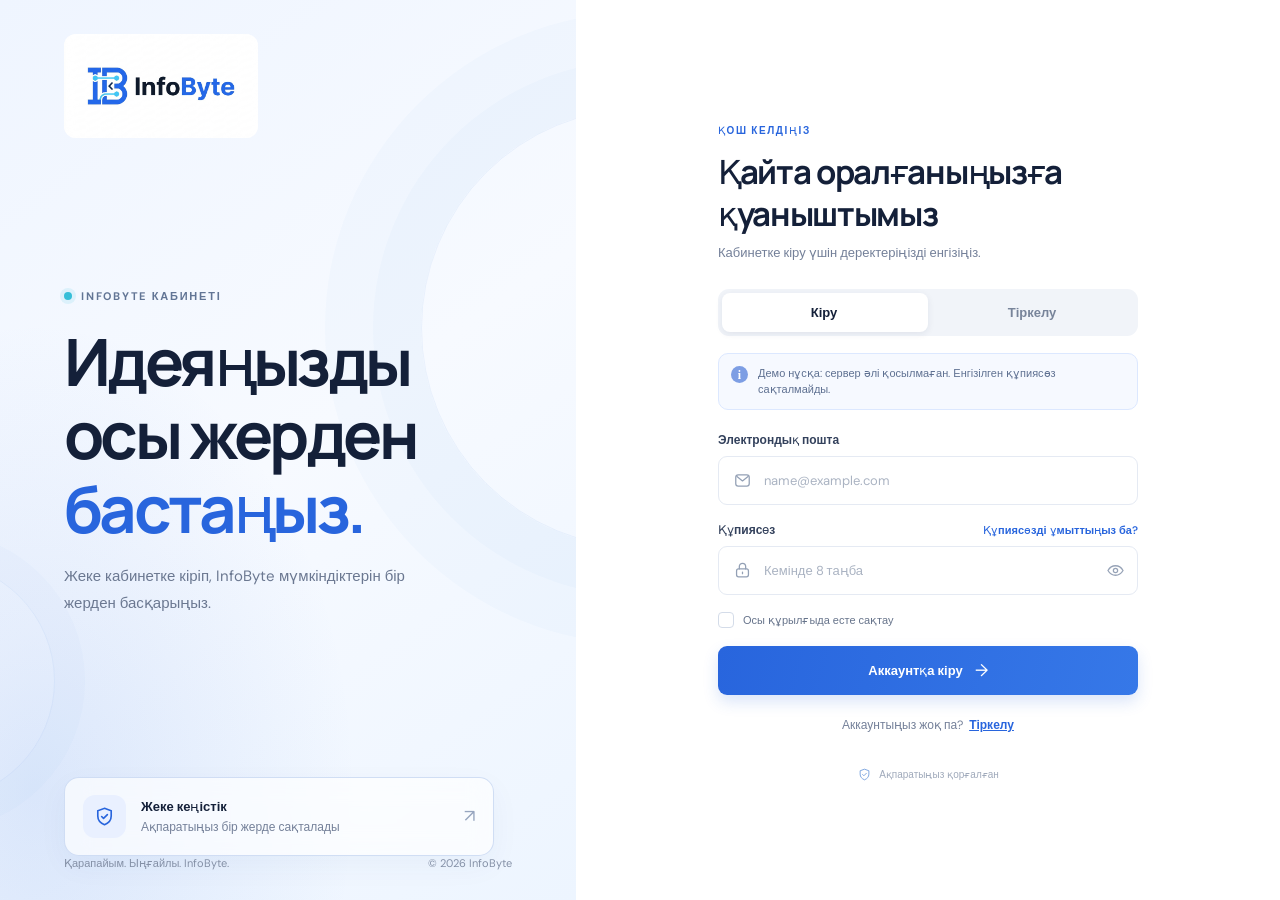
==== InfoByte/main/Frontend/infobyte-auth/login.html @ 311c9341 "Add files via upload" ====
<!doctype html>
<html lang="kk">
  <head>
    <meta charset="utf-8" />
    <meta name="viewport" content="width=device-width, initial-scale=1" />
    <meta name="theme-color" content="#f5f8ff" />
    <meta name="description" content="InfoByte — аккаунтқа кіру және тіркелу." />
    <title>InfoByte — аккаунтқа кіру</title>
    <link rel="preconnect" href="https://fonts.googleapis.com" />
    <link rel="preconnect" href="https://fonts.gstatic.com" crossorigin />
    <link href="https://fonts.googleapis.com/css2?family=DM+Sans:wght@400;500;600;700&family=Manrope:wght@400;500;600;700;800&display=swap" rel="stylesheet" />
    <link rel="stylesheet" href="login.css" />
    <script src="login.js" defer></script>
  </head>
  <body>
    <main class="page-shell">
      <section class="welcome-panel" aria-label="InfoByte туралы">
        <a class="brand" href="login.html" aria-label="InfoByte басты беті">
          <img src="logo.jpg" alt="InfoByte логотипі" />
        </a>

        <div class="welcome-copy">
          <span class="eyebrow"><span class="live-dot"></span> INFOBYTE КАБИНЕТІ</span>
          <h1>Идеяңызды<br />осы жерден <span>бастаңыз.</span></h1>
          <p>Жеке кабинетке кіріп, InfoByte мүмкіндіктерін бір жерден басқарыңыз.</p>
        </div>

        <div class="feature-card">
          <div class="feature-icon" aria-hidden="true">
            <svg viewBox="0 0 24 24" fill="none"><path d="M12 3.5 19 6v5.4c0 4.4-2.8 7.4-7 9.1-4.2-1.7-7-4.7-7-9.1V6l7-2.5Z" stroke="currentColor" stroke-width="1.7"/><path d="m9 12 2 2 4-4" stroke="currentColor" stroke-width="1.7" stroke-linecap="round" stroke-linejoin="round"/></svg>
          </div>
          <div><strong>Жеке кеңістік</strong><span>Ақпаратыңыз бір жерде сақталады</span></div>
          <span class="feature-arrow" aria-hidden="true">↗</span>
        </div>

        <div class="panel-footer"><span>Қарапайым. Ыңғайлы. InfoByte.</span><span>© 2026 InfoByte</span></div>
        <div class="orb orb-one" aria-hidden="true"></div>
        <div class="orb orb-two" aria-hidden="true"></div>
      </section>

      <section class="form-panel" aria-label="Аккаунт формасы">
        <div class="form-wrap">
          <div class="mobile-brand"><img src="logo.jpg" alt="InfoByte логотипі" /></div>
          <div class="form-heading">
            <span class="eyebrow form-eyebrow">ҚОШ КЕЛДІҢІЗ</span>
            <h2 id="form-title">Қайта оралғаныңызға қуаныштымыз</h2>
            <p id="form-subtitle">Кабинетке кіру үшін деректеріңізді енгізіңіз.</p>
          </div>

          <nav class="mode-switch" aria-label="Аккаунт беттері">
            <a class="mode-button is-active" href="login.html" aria-current="page">Кіру</a>
            <a class="mode-button" href="register.html">Тіркелу</a>
            <span class="switch-indicator" aria-hidden="true"></span>
          </nav>

          <div class="notice" id="demo-notice" role="note">
            <span class="notice-icon" aria-hidden="true">i</span>
            <span>Демо нұсқа: сервер әлі қосылмаған. Енгізілген құпиясөз сақталмайды.</span>
          </div>

          <form id="auth-form" novalidate>


            <div class="field-group">
              <label for="email">Электрондық пошта</label>
              <div class="input-wrap">
                <svg viewBox="0 0 24 24" fill="none" aria-hidden="true"><rect x="3.5" y="5" width="17" height="14" rx="3" stroke="currentColor" stroke-width="1.6"/><path d="m5 7 7 5.5L19 7" stroke="currentColor" stroke-width="1.6" stroke-linecap="round" stroke-linejoin="round"/></svg>
                <input id="email" name="email" type="email" autocomplete="email" placeholder="name@example.com" required />
              </div>
              <small class="field-error" id="email-error"></small>
            </div>

            <div class="field-group">
              <div class="label-row"><label for="password">Құпиясөз</label><button class="text-button forgot-button" type="button">Құпиясөзді ұмыттыңыз ба?</button></div>
              <div class="input-wrap">
                <svg viewBox="0 0 24 24" fill="none" aria-hidden="true"><rect x="4.5" y="10" width="15" height="10" rx="2.5" stroke="currentColor" stroke-width="1.6"/><path d="M8 10V7a4 4 0 0 1 8 0v3" stroke="currentColor" stroke-width="1.6" stroke-linecap="round"/><path d="M12 14v2" stroke="currentColor" stroke-width="1.6" stroke-linecap="round"/></svg>
                <input id="password" name="password" type="password" autocomplete="current-password" placeholder="Кемінде 8 таңба" minlength="8" required />
                <button class="password-toggle" type="button" aria-label="Құпиясөзді көрсету" aria-pressed="false"><svg viewBox="0 0 24 24" fill="none" aria-hidden="true"><path d="M2.5 12s3.4-6 9.5-6 9.5 6 9.5 6-3.4 6-9.5 6-9.5-6-9.5-6Z" stroke="currentColor" stroke-width="1.6"/><circle cx="12" cy="12" r="2.7" stroke="currentColor" stroke-width="1.6"/></svg></button>
              </div>
              <small class="field-error" id="password-error"></small>
            </div>


            <label class="remember-row" id="remember-row"><input id="remember" type="checkbox" /><span class="custom-checkbox" aria-hidden="true"></span><span>Осы құрылғыда есте сақтау</span></label>
            <button class="submit-button" type="submit"><span id="submit-label">Аккаунтқа кіру</span><span class="button-arrow" aria-hidden="true">→</span></button>
            <p class="form-status" id="form-status" role="status" aria-live="polite"></p>
          </form>

          <p class="switch-prompt">Аккаунтыңыз жоқ па? <a class="text-button inline-switch" href="register.html">Тіркелу</a></p>
          <div class="security-note"><svg viewBox="0 0 24 24" fill="none" aria-hidden="true"><path d="M12 3.5 19 6v5.4c0 4.4-2.8 7.4-7 9.1-4.2-1.7-7-4.7-7-9.1V6l7-2.5Z" stroke="currentColor" stroke-width="1.5"/><path d="m9 12 2 2 4-4" stroke="currentColor" stroke-width="1.5" stroke-linecap="round" stroke-linejoin="round"/></svg> <span>Ақпаратыңыз қорғалған</span></div>
        </div>
      </section>
    </main>
  </body>
</html>
---- InfoByte/main/Frontend/infobyte-auth/login.css ----
:root {
  color-scheme: light;
  --ink: #142039;
  --muted: #748099;
  --line: #e5eaf3;
  --blue: #2865dd;
  --blue-deep: #1e51bd;
  --cyan: #35bed8;
  --panel: #f2f6ff;
  font-family: "DM Sans", Arial, sans-serif;
  font-synthesis: none;
  text-rendering: optimizeLegibility;
}

* { box-sizing: border-box; }
body { margin: 0; min-width: 320px; min-height: 100vh; color: var(--ink); background: #fff; }
button, input { font: inherit; }
button { cursor: pointer; }
.page-shell { display: grid; grid-template-columns: minmax(360px, 0.9fr) minmax(520px, 1.1fr); min-height: 100vh; }

.welcome-panel { position: relative; display: flex; flex-direction: column; overflow: hidden; min-height: 100vh; padding: 34px clamp(30px, 5vw, 76px) 30px; background: radial-gradient(ellipse at 6% 88%, rgba(58, 119, 227, .14), transparent 42%), linear-gradient(145deg, #eff5ff 0%, #f7faff 50%, #edf5ff 100%); }
.brand { position: relative; z-index: 1; display: inline-flex; width: 194px; height: 104px; overflow: hidden; border-radius: 12px; background: #fff; }
.brand img { width: 100%; height: 100%; object-fit: cover; object-position: 50% 37%; }
.welcome-copy { position: relative; z-index: 1; max-width: 530px; margin: auto 0; padding: 52px 0 66px; }
.eyebrow { display: inline-flex; align-items: center; gap: 9px; color: #627595; font-size: 11px; font-weight: 700; letter-spacing: .16em; }
.live-dot { width: 8px; height: 8px; border-radius: 50%; background: var(--cyan); box-shadow: 0 0 0 4px rgba(53, 190, 216, .12); }
.welcome-copy h1 { margin: 20px 0 18px; font-family: Manrope, sans-serif; font-size: clamp(42px, 5.1vw, 69px); line-height: 1.12; letter-spacing: -.055em; font-weight: 700; }
.welcome-copy h1 span { color: var(--blue); }
.welcome-copy p { max-width: 390px; margin: 0; color: #6b7891; font-size: 15px; line-height: 1.8; }
.feature-card { position: relative; z-index: 1; display: flex; align-items: center; gap: 15px; max-width: 430px; padding: 17px 18px; border: 1px solid rgba(198, 214, 242, .8); border-radius: 15px; background: rgba(255,255,255,.68); box-shadow: 0 10px 30px rgba(34,72,134,.045); backdrop-filter: blur(12px); }
.feature-icon { display: grid; width: 43px; height: 43px; flex: 0 0 auto; place-items: center; border-radius: 12px; color: var(--blue); background: #e9f0ff; }
.feature-icon svg { width: 23px; height: 23px; }
.feature-card strong, .feature-card div:nth-child(2) span { display: block; }
.feature-card strong { margin-bottom: 4px; font-size: 13px; }
.feature-card div:nth-child(2) span { color: var(--muted); font-size: 12px; }
.feature-arrow { margin-left: auto; color: #96a5bf; font-size: 18px; }
.panel-footer { position: relative; z-index: 1; display: flex; justify-content: space-between; gap: 14px; color: #8490a6; font-size: 11px; }
.orb { position: absolute; border: 1px solid rgba(68, 122, 212, .08); border-radius: 50%; pointer-events: none; }
.orb-one { width: 440px; height: 440px; right: -285px; top: 12%; box-shadow: 0 0 0 48px rgba(68, 122, 212, .025), 0 0 0 96px rgba(68, 122, 212, .022); }
.orb-two { width: 240px; height: 240px; left: -185px; bottom: 11%; box-shadow: 0 0 0 30px rgba(68, 122, 212, .025); }

.form-panel { display: grid; min-height: 100vh; place-items: center; padding: 48px clamp(28px, 6vw, 92px); background: #fff; }
.form-wrap { width: min(100%, 420px); }
.mobile-brand { display: none; }
.form-heading { margin-bottom: 25px; }
.form-eyebrow { color: var(--blue); font-size: 10px; }
.form-heading h2 { margin: 12px 0 8px; font-family: Manrope, sans-serif; font-size: clamp(26px, 2.8vw, 33px); line-height: 1.26; letter-spacing: -.04em; }
.form-heading p { margin: 0; color: var(--muted); font-size: 13px; line-height: 1.65; }
.mode-switch { position: relative; display: grid; grid-template-columns: 1fr 1fr; gap: 4px; padding: 4px; margin-bottom: 17px; border-radius: 11px; background: #f1f4f9; }
.mode-button { position: relative; z-index: 1; height: 39px; border: 0; border-radius: 8px; color: #78849a; background: transparent; font-size: 13px; font-weight: 600; transition: color .2s ease; }
.mode-button.is-active { color: var(--ink); }
.switch-indicator { position: absolute; top: 4px; bottom: 4px; left: 4px; width: calc(50% - 4px); border-radius: 8px; background: #fff; box-shadow: 0 2px 7px rgba(22,42,75,.08); transition: transform .24s ease; }
.mode-switch.is-register .switch-indicator { transform: translateX(100%); }
.notice { display: flex; align-items: flex-start; gap: 10px; padding: 11px 12px; margin-bottom: 22px; border: 1px solid #dce8ff; border-radius: 10px; color: #5f7192; background: #f6f9ff; font-size: 11px; line-height: 1.5; }
.notice-icon { display: grid; width: 17px; height: 17px; flex: 0 0 auto; place-items: center; margin-top: 1px; border-radius: 50%; color: #fff; background: #7d9ee4; font-family: Georgia, serif; font-size: 12px; font-weight: 700; }
.field-group { margin-bottom: 17px; }
.field-group[hidden] { display: none; }
.field-group label, .label-row label { display: block; margin-bottom: 8px; color: #33415c; font-size: 12px; font-weight: 600; }
.optional-label { color: #99a4b6; font-size: 10px; font-weight: 400; }
.label-row { display: flex; align-items: baseline; justify-content: space-between; gap: 12px; }
.label-row label { margin-bottom: 8px; }
.input-wrap { position: relative; display: flex; align-items: center; height: 49px; border: 1px solid var(--line); border-radius: 9px; background: #fff; transition: border .18s ease, box-shadow .18s ease; }
.input-wrap:focus-within { border-color: #8daeea; box-shadow: 0 0 0 3px rgba(40,101,221,.08); }
.input-wrap > svg { width: 19px; height: 19px; flex: 0 0 auto; margin-left: 14px; color: #93a0b5; }
.input-wrap input { width: 100%; min-width: 0; height: 100%; padding: 0 12px; border: 0; outline: 0; color: var(--ink); background: transparent; font-size: 13px; }
.input-wrap input::placeholder { color: #aab3c2; }
.password-toggle { display: grid; width: 44px; height: 100%; flex: 0 0 auto; place-items: center; border: 0; color: #97a3b7; background: transparent; }
.password-toggle svg { width: 19px; height: 19px; }
.password-toggle:hover { color: var(--blue); }
.field-error { display: block; min-height: 0; margin-top: 4px; color: #c54048; font-size: 11px; }
.field-error:empty { display: none; }
.text-button { padding: 0; border: 0; color: var(--blue); background: transparent; font-size: 11px; font-weight: 600; }
.text-button:hover { color: var(--blue-deep); text-decoration: underline; }
.remember-row { position: relative; display: inline-flex; align-items: center; gap: 9px; margin: 0 0 18px; color: #67748b; font-size: 11px; cursor: pointer; }
.remember-row input { position: absolute; width: 1px; height: 1px; opacity: 0; }
.custom-checkbox { display: grid; width: 16px; height: 16px; place-items: center; border: 1px solid #d4dce9; border-radius: 4px; background: #fff; }
.remember-row input:checked + .custom-checkbox { border-color: var(--blue); background: var(--blue); }
.remember-row input:checked + .custom-checkbox::after { width: 7px; height: 4px; border-bottom: 1.6px solid #fff; border-left: 1.6px solid #fff; content: ""; transform: translateY(-1px) rotate(-45deg); }
.remember-row input:focus-visible + .custom-checkbox { outline: 3px solid rgba(40,101,221,.2); }
.submit-button { display: flex; align-items: center; justify-content: center; gap: 12px; width: 100%; min-height: 49px; padding: 0 17px; border: 0; border-radius: 9px; color: #fff; background: linear-gradient(105deg, #2865dd, #3678e8); box-shadow: 0 7px 15px rgba(40,101,221,.17); font-size: 13px; font-weight: 700; transition: transform .18s ease, box-shadow .18s ease; }
.submit-button:hover { transform: translateY(-1px); box-shadow: 0 10px 20px rgba(40,101,221,.24); }
.button-arrow { font-size: 17px; font-weight: 400; }
.form-status { min-height: 0; margin: 0; color: #237c61; font-size: 12px; line-height: 1.5; }
.form-status:not(:empty) { padding: 10px 12px; margin-top: 12px; border: 1px solid #d0ece2; border-radius: 8px; background: #f1fbf7; }
.form-status.is-info { border-color: #dce8ff; color: #4d6795; background: #f6f9ff; }
.switch-prompt { margin: 22px 0 0; color: var(--muted); text-align: center; font-size: 12px; }
.inline-switch { margin-left: 3px; font-size: 12px; }
.security-note { display: flex; align-items: center; justify-content: center; gap: 7px; margin-top: 34px; color: #a0aabb; font-size: 10px; }
.security-note svg { width: 15px; height: 15px; color: #79a3de; }

@media (max-width: 900px) {
  .page-shell { grid-template-columns: minmax(300px, .83fr) minmax(390px, 1.17fr); }
  .welcome-panel { padding-right: 32px; padding-left: 32px; }
  .form-panel { padding-right: 38px; padding-left: 38px; }
  .brand { width: 168px; height: 90px; }
}
@media (max-width: 700px) {
  .page-shell { display: block; min-height: 100vh; }
  .welcome-panel { display: none; }
  .form-panel { min-height: 100vh; padding: 30px 22px 36px; }
  .form-wrap { width: min(100%, 430px); }
  .mobile-brand { display: block; width: 146px; height: 78px; overflow: hidden; margin: 0 auto 24px; border-radius: 10px; background: #fff; }
  .mobile-brand img { width: 100%; height: 100%; object-fit: cover; object-position: 50% 37%; }
  .form-heading { margin-bottom: 20px; }
  .form-heading h2 { font-size: 28px; }
}
@media (max-width: 380px) {
  .form-panel { padding-right: 17px; padding-left: 17px; }
  .label-row { align-items: flex-start; }
  .label-row .text-button { text-align: right; }
}
@media (prefers-reduced-motion: reduce) { *, *::before, *::after { scroll-behavior: auto !important; transition-duration: .01ms !important; } }

[hidden] { display: none !important; }


/* Беттер арасында ауысатын сілтемелер */
.mode-button { display: grid; place-items: center; text-decoration: none; }
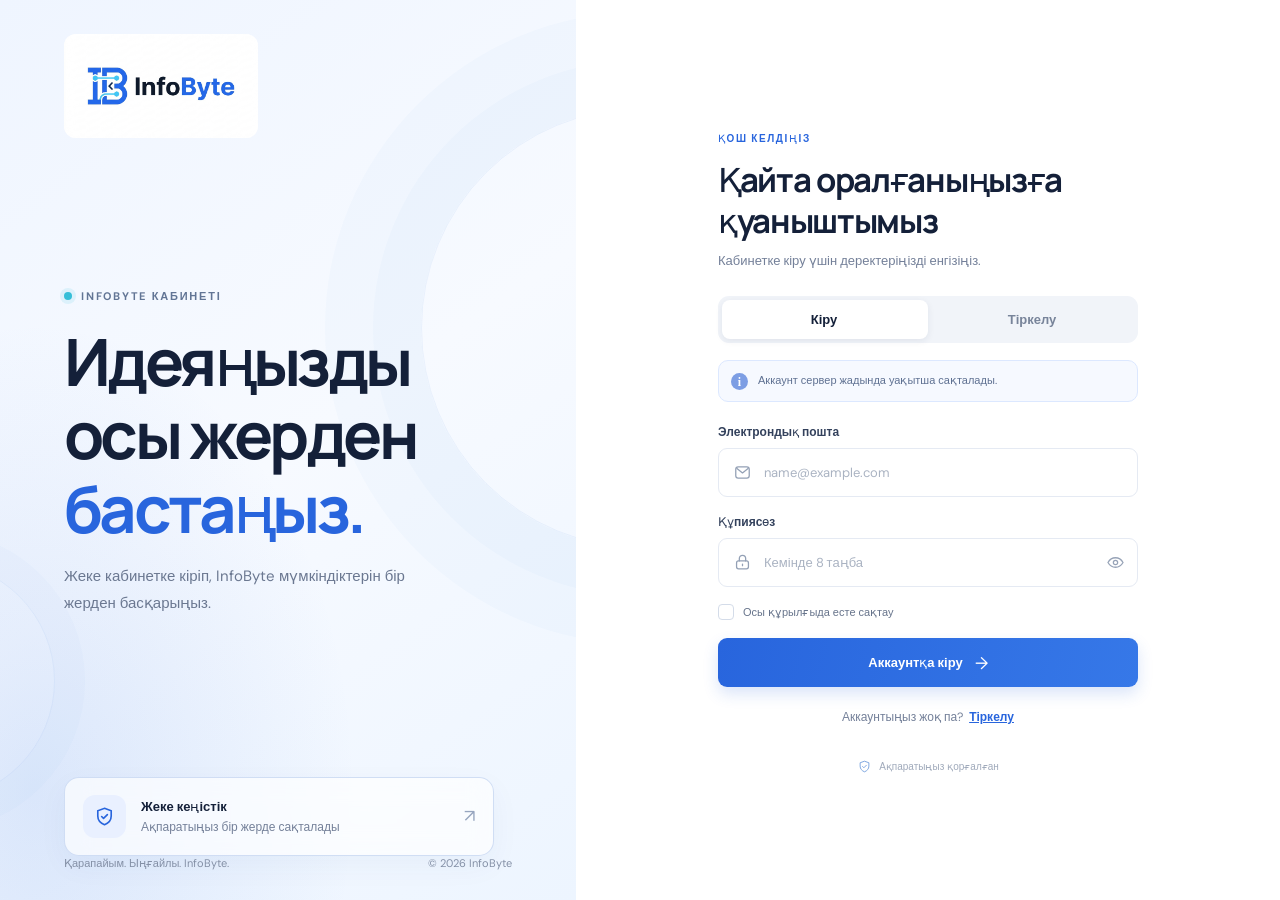
==== commit f6cfefc8: "Update project to latest version" ====
--- a/InfoByte/main/Frontend/infobyte-auth/login.html
+++ b/InfoByte/main/Frontend/infobyte-auth/login.html
@@ -5,12 +5,12 @@
     <meta name="viewport" content="width=device-width, initial-scale=1" />
     <meta name="theme-color" content="#f5f8ff" />
     <meta name="description" content="InfoByte — аккаунтқа кіру және тіркелу." />
-    <title>InfoByte — аккаунтқа кіру</title>
+    <title>InfoByte — аккаунтқа кіру!!!</title>
     <link rel="preconnect" href="https://fonts.googleapis.com" />
     <link rel="preconnect" href="https://fonts.gstatic.com" crossorigin />
     <link href="https://fonts.googleapis.com/css2?family=DM+Sans:wght@400;500;600;700&family=Manrope:wght@400;500;600;700;800&display=swap" rel="stylesheet" />
     <link rel="stylesheet" href="login.css" />
-    <script src="login.js" defer></script>
+    <script defer src="api.js"></script><script src="login.js" defer></script>
   </head>
   <body>
     <main class="page-shell">
@@ -55,7 +55,7 @@
 
           <div class="notice" id="demo-notice" role="note">
             <span class="notice-icon" aria-hidden="true">i</span>
-            <span>Демо нұсқа: сервер әлі қосылмаған. Енгізілген құпиясөз сақталмайды.</span>
+            <span>Аккаунт сервер жадында уақытша сақталады.</span>
           </div>
 
           <form id="auth-form" novalidate>
@@ -71,7 +71,7 @@
             </div>
 
             <div class="field-group">
-              <div class="label-row"><label for="password">Құпиясөз</label><button class="text-button forgot-button" type="button">Құпиясөзді ұмыттыңыз ба?</button></div>
+              <div class="label-row"><label for="password">Құпиясөз</label></div>
               <div class="input-wrap">
                 <svg viewBox="0 0 24 24" fill="none" aria-hidden="true"><rect x="4.5" y="10" width="15" height="10" rx="2.5" stroke="currentColor" stroke-width="1.6"/><path d="M8 10V7a4 4 0 0 1 8 0v3" stroke="currentColor" stroke-width="1.6" stroke-linecap="round"/><path d="M12 14v2" stroke="currentColor" stroke-width="1.6" stroke-linecap="round"/></svg>
                 <input id="password" name="password" type="password" autocomplete="current-password" placeholder="Кемінде 8 таңба" minlength="8" required />
@@ -93,5 +93,6 @@
     </main>
   </body>
 </html>
+
+
 
-
